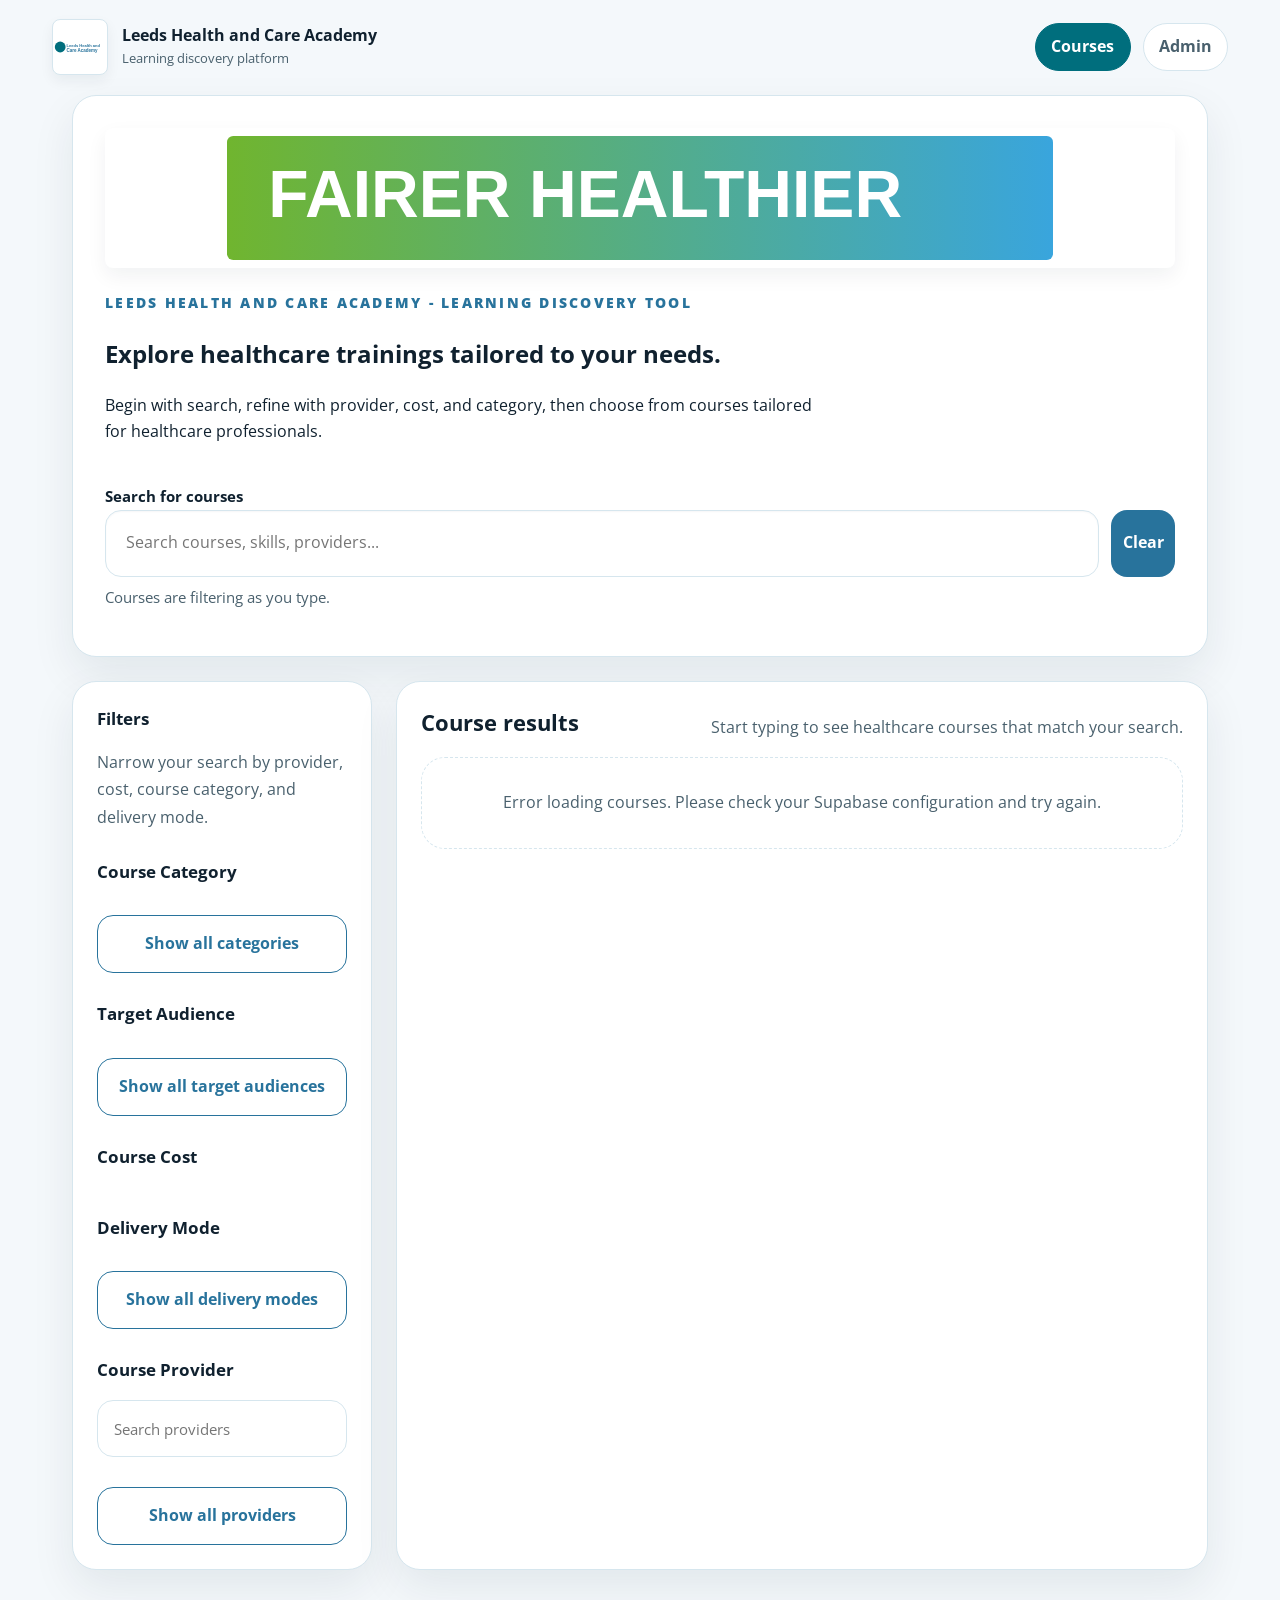
==== index.html @ cbd95e52 "UI: add larger hero banner (use assets/banner.svg)" ====
﻿<!DOCTYPE html>
<html lang="en">
<head>
  <meta charset="UTF-8" />
  <meta name="viewport" content="width=device-width, initial-scale=1.0" />
  <title>Healthcare Course Portal</title>
  <link rel="preconnect" href="https://fonts.googleapis.com" />
  <link rel="preconnect" href="https://fonts.gstatic.com" crossorigin />
  <link href="https://fonts.googleapis.com/css2?family=Open+Sans:wght@400;500;600;700;800&display=swap" rel="stylesheet" />
  <link rel="stylesheet" href="styles.css" />
</head>
<body>
  <header class="site-header">
    <a class="brand" href="index.html" aria-label="Leeds Health and Care Academy home">
      <img src="assets/academy-logo.svg" class="brand-mark" alt="Leeds Health and Care Academy logo" />
      <span class="brand-copy">
        <strong>Leeds Health and Care Academy</strong>
        <small>Learning discovery platform</small>
      </span>
    </a>
    <nav class="site-nav" aria-label="Primary">
      <a href="index.html" class="active">Courses</a>
      <a href="admin.html">Admin</a>
    </nav>
  </header>
  <main class="page-content">
    <section class="hero">
      <img src="assets/banner.svg" class="hero-banner" alt="Leeds Health and Care Academy banner" />
      <div class="hero-copy">
        <p class="eyebrow">Leeds Health and Care Academy - Learning Discovery Tool</p>
        <h1>Explore healthcare trainings tailored to your needs.</h1>
        <p class="hero-description">Begin with search, refine with provider, cost, and category, then choose from courses tailored for healthcare professionals.</p>
      </div>
      <div class="search-panel">
        <label for="searchInput" class="search-label">Search for courses</label>
        <div class="search-field">
          <input id="searchInput" type="search" placeholder="Search courses, skills, providers..." autocomplete="off" />
            <button id="clearSearch" aria-label="Clear search">Clear</button>
        </div>
          <p class="search-hint">Courses are filtering as you type.</p>
      </div>
    </section>
    <section class="portal-grid">
      <aside class="filters-panel">
        <div class="filter-group">
          <h2>Filters</h2>
          <p class="filter-help">Narrow your search by provider, cost, course category, and delivery mode.</p>
        </div>
        <div class="filter-group">
          <h3>Course Category</h3>
          <div id="categoryList" class="provider-list"></div>
          <button id="showMoreCategories" type="button" class="show-more-button">Show all categories</button>
        </div>
        <div class="filter-group">
          <h3>Target Audience</h3>
          <div id="targetAudienceList" class="provider-list"></div>
          <button id="showMoreTargetAudience" type="button" class="show-more-button">Show all target audiences</button>
        </div>
        <div class="filter-group">
          <h3>Course Cost</h3>
          <div id="costList" class="provider-list"></div>
        </div>
        <div class="filter-group">
          <h3>Delivery Mode</h3>
          <div id="deliveryList" class="provider-list"></div>
          <button id="showMoreDelivery" type="button" class="show-more-button">Show all delivery modes</button>
        </div>
        <div class="filter-group">
          <h3>Course Provider</h3>
          <input id="providerSearch" type="search" class="provider-search" placeholder="Search providers" autocomplete="off" />
          <div id="providerList" class="provider-list"></div>
          <button id="showMoreProviders" type="button" class="show-more-button">Show all providers</button>
        </div>
      </aside>
      <section class="results-panel">
        <div class="results-header">
          <h2>Course results</h2>
          <button id="mobileToggleFilters" class="filter-toggle-button" aria-expanded="false">Filters</button>
          <p id="resultSummary">Start typing to see healthcare courses that match your search.</p>
        </div>
        <div id="resultsList" class="results-list"></div>
      </section>
    </section>
  </main>
  <script src="script.js"></script>
</body>
</html>
---- styles.css ----
﻿:root {
  color-scheme: light;
  font-family: "Open Sans", Arial, sans-serif;
  background: #f4f8fb;
  color: #10212f;
  font-size: 16px;
  --background: #f4f8fb;
  --surface: #ffffff;
  --surface-alt: #f7fbfd;
  --border: #d6e6ee;
  --text-primary: #10212f;
  --text-secondary: #49606d;
  --primary-green: #64BA87;
  --primary-light-blue: #39A5DD;
  --primary-blue: #28739C;
  --primary-teal: #006E7D;
  --secondary-lime: #70B52F;
  --secondary-aqua: #009E9B;
  --shadow: 0 18px 44px rgba(16, 33, 47, 0.08);
  --radius-sm: 0.75rem;
  --radius-md: 1rem;
  --radius-lg: 1.5rem;
  --space-1: 0.25rem;
  --space-2: 0.5rem;
  --space-3: 0.75rem;
  --space-4: 1rem;
  --space-5: 1.5rem;
  --space-6: 2rem;
  --transition: 180ms ease;
}

* { box-sizing: border-box; }
html, body { margin: 0; min-height: 100%; }
body {
  background: var(--background);
  color: var(--text-primary);
  line-height: 1.6;
}

a { color: var(--primary-teal); }
a:hover { color: var(--primary-blue); }
button, input, select, textarea { font: inherit; }
button, input, select, textarea, a {
  transition: border-color var(--transition), background-color var(--transition), color var(--transition), box-shadow var(--transition), transform var(--transition);
}
:focus-visible {
  outline: 3px solid var(--primary-light-blue);
  outline-offset: 2px;
}

.site-header {
  display: flex;
  align-items: center;
  justify-content: space-between;
  gap: 1rem;
  width: min(100%, 1240px);
  margin: 0 auto;
  padding: 1.2rem clamp(1rem, 3vw, 2rem) 0;
}
.brand {
  display: inline-flex;
  align-items: center;
  gap: 0.9rem;
  color: var(--text-primary);
  text-decoration: none;
}
.brand-mark {
  display: inline-grid;
  place-items: center;
  width: 2.7rem;
  height: 2.7rem;
  border-radius: 999px;
  background: white; /* change to white for better contrast */
  color: var(--primary-teal);
  font-size: 1.35rem;
  font-weight: 800;
  box-shadow: 0 6px 14px rgba(16, 33, 47, 0.06);
  border: 1px solid var(--border);
}
.brand-copy { display: grid; gap: 0.15rem; }
.brand-copy strong { font-size: 1rem; line-height: 1.2; }
.brand-copy small { color: var(--text-secondary); font-size: 0.8rem; }
.site-nav { display: flex; gap: 0.75rem; flex-wrap: wrap; }
.site-nav a {
  padding: 0.65rem 0.95rem;
  border-radius: 999px;
  border: 1px solid var(--border);
  background: var(--surface);
  color: var(--text-secondary);
  text-decoration: none;
  font-weight: 700;
}
.site-nav a.active, .site-nav a:hover {
  background: var(--primary-teal);
  color: white;
  border-color: var(--primary-teal);
}

.page-content {
  width: min(100%, 1200px);
  margin: 0 auto;
  padding: 1.25rem clamp(1rem, 3vw, 2rem) 2rem;
}
.hero {
  display: grid;
  gap: 1.5rem;
  padding: 2rem;
  border-radius: var(--radius-lg);
  background: var(--surface);
  box-shadow: var(--shadow);
  border: 1px solid var(--border);
}
.hero-banner {
  width: 100%;
  max-height: 140px;
  object-fit: contain;
  border-radius: 8px;
  background: white;
  padding: 0.5rem;
  box-shadow: 0 8px 20px rgba(16,33,47,0.06);
}
.hero-copy { max-width: 720px; }
.eyebrow {
  margin: 0 0 0.75rem;
  font-size: 0.88rem;
  font-weight: 800;
  letter-spacing: 0.16em;
  text-transform: uppercase;
  color: var(--primary-blue);
}

.brand-mark { width: 56px; height: 56px; border-radius: 8px; display:block; background: white; border: 1px solid var(--border); }
.brand-mark img, .brand-mark svg { width: 100%; height: auto; display: block; }
.search-label {
  font-size: 0.95rem;
  font-weight: 700;
  color: var(--text-primary);
}
.search-field { display: grid; grid-template-columns: 1fr 4rem; gap: 0.75rem; }
.search-field input {
  width: 100%;
  min-height: 4.2rem;
  border-radius: var(--radius-md);
  border: 1px solid var(--border);
  padding: 0 1.25rem;
  font-size: 1rem;
  background: var(--surface);
  color: var(--text-primary);
  box-shadow: inset 0 1px 2px rgba(16, 33, 47, 0.04);
}
.search-field input:focus {
  border-color: var(--primary-blue);
  box-shadow: 0 0 0 4px rgba(40, 115, 156, 0.12);
}
/* Clear button uses textual label now and a calmer blue tone */
#clearSearch {
  width: 100%;
  min-height: 4.2rem;
  border: none;
  background: var(--primary-blue);
  color: white;
  border-radius: var(--radius-md);
  font-size: 1rem;
  font-weight: 700;
  cursor: pointer;
}
#clearSearch:hover { transform: translateY(-1px); background: var(--primary-teal); }

.search-hint { margin-top: 0.5rem; color: var(--text-secondary); font-size: 0.95rem; }
.provider-search {
  width: 100%;
  min-height: 3.6rem;
  padding: 0 1rem;
  margin-bottom: 1rem;
  border-radius: var(--radius-md);
  border: 1px solid var(--border);
  background: var(--surface);
  font-size: 0.95rem;
  color: var(--text-primary);
}
.provider-list {
  display: grid;
  gap: 0.75rem;
  padding-right: 0.5rem;
}

.provider-list.scrollable-full {
  max-height: 240px;
  overflow-y: auto;
}
.provider-list label {
  display: flex;
  align-items: center;
  gap: 0.75rem;
  padding: 0.8rem 0.95rem;
  border-radius: var(--radius-md);
  background: var(--surface-alt);
  border: 1px solid var(--border);
  color: var(--text-primary);
  cursor: pointer;
}
.show-more-button {
  width: 100%;
  margin-top: 0.85rem;
  padding: 0.95rem 1rem;
  border-radius: var(--radius-md);
  border: 1px solid var(--primary-blue);
  background: var(--surface);
  color: var(--primary-blue);
  font-weight: 700;
  cursor: pointer;
}
.show-more-button:hover { background: var(--surface-alt); transform: translateY(-1px); }
.portal-grid {
  display: grid;
  grid-template-columns: 300px 1fr;
  gap: 1.5rem;
  margin-top: 1.5rem;
}
.filter-toggle-button { display: none; margin-bottom: 0.75rem; padding: 0.6rem 0.9rem; border-radius: var(--radius-md); border: 1px solid var(--primary-blue); background: var(--surface); color: var(--primary-blue); font-weight:700; cursor:pointer; }
.filters-panel, .results-panel {
  background: var(--surface);
  border-radius: var(--radius-lg);
  padding: 1.5rem;
  box-shadow: var(--shadow);
  border: 1px solid var(--border);
}
.filter-group + .filter-group { margin-top: 1.75rem; }
.filter-group h2, .filter-group h3 {
  margin: 0 0 1rem;
  font-size: 1.05rem;
  color: var(--text-primary);
}

/* Toggle button inside filter headings */
.filter-toggle {
  display: flex;
  align-items: center;
  justify-content: space-between;
  gap: 0.5rem;
  width: 100%;
  background: none;
  border: none;
  padding: 0;
  font: inherit;
  text-align: left;
  cursor: pointer;
  color: var(--text-primary);
}
.filter-toggle:focus { outline: none; }
.filter-toggle .filter-title { font-weight: 700; }
.filter-toggle .chev {
  display: inline-block;
  transition: transform 200ms var(--transition);
  font-size: 1rem;
  color: var(--text-secondary);
}
.filter-group:not(.collapsed) .filter-toggle .chev {
  transform: rotate(180deg);
}

/* Animate show/hide of the group body */
.filter-group > *:not(h3) {
  transition: max-height 260ms ease, opacity 200ms ease, margin 200ms ease, padding 200ms ease;
  max-height: 999px;
  opacity: 1;
  overflow: hidden;
}
.filter-group.collapsed > *:not(h3) {
  max-height: 0;
  opacity: 0;
  margin: 0;
  padding: 0;
}
.filter-help { margin: 0; color: var(--text-secondary); line-height: 1.7; }
.filters-panel label, .filters-panel input { display: block; }
.filters-panel label {
  margin-bottom: 0.85rem;
  cursor: pointer;
  font-size: 0.95rem;
  color: var(--text-secondary);
}
.filter-select-all {
  display: flex !important;
  align-items: center;
  gap: 0.75rem;
  padding: 0.8rem 0.95rem;
  margin-bottom: 0.85rem;
  border-radius: var(--radius-md);
  background: var(--surface-alt);
  border: 1px solid var(--primary-blue);
  font-weight: 700;
  color: var(--primary-blue);
}
.select-all-checkbox { margin-right: 0 !important; cursor: pointer; accent-color: var(--primary-blue); }
.filters-panel input:not(.select-all-checkbox) { margin-right: 0.75rem; accent-color: var(--primary-blue); cursor: pointer; }
.provider-list label:not(.filter-select-all) {
  display: flex;
  align-items: center;
  gap: 0.75rem;
  padding: 0.8rem 0.95rem;
  border-radius: var(--radius-md);
  background: var(--surface-alt);
  border: 1px solid var(--border);
  color: var(--text-primary);
  cursor: pointer;
  font-size: 0.95rem;
  margin-bottom: 0.5rem;
}
.provider-list label input[type="checkbox"] { margin: 0 !important; cursor: pointer; }
.results-header {
  display: flex;
  flex-wrap: wrap;
  justify-content: space-between;
  gap: 1rem;
  align-items: flex-end;
  margin-bottom: 1rem;
}
.results-header h2 { margin: 0; font-size: 1.35rem; color: var(--text-primary); }
#resultSummary { margin: 0; color: var(--text-secondary); line-height: 1.6; }
.results-list { display: grid; gap: 1.25rem; }
.course-card {
  display: grid;
  grid-template-columns: 160px 1fr;
  gap: 1.25rem;
  padding: 1.4rem;
  border-radius: var(--radius-lg);
  border: 1px solid var(--border);
  background: var(--surface);
  box-shadow: var(--shadow);
}
.course-image {
  width: 100%;
  height: 160px;
  object-fit: cover;
  border-radius: var(--radius-md);
  background: var(--surface-alt);
}
.course-card h3 {
  margin: 0 0 0.5rem;
  font-size: 1.2rem;
  line-height: 1.3;
  color: var(--text-primary);
}
.course-meta {
  display: flex;
  flex-wrap: wrap;
  gap: 0.75rem;
  color: var(--text-secondary);
  font-size: 0.92rem;
  margin-bottom: 0.85rem;
}
.course-description { margin: 0; color: var(--text-secondary); line-height: 1.75; }
.course-card-image-container { min-width: 160px; }
.course-link { display: inline-flex; margin-top: 1rem; font-weight: 700; color: var(--primary-teal); text-decoration: none; }
.course-link:hover { color: var(--primary-blue); text-decoration: underline; }
.course-meta-small { margin-top: 0.75rem; color: var(--text-secondary); font-size: 0.92rem; }
.course-tags { display: flex; flex-wrap: wrap; gap: 0.5rem; margin-top: 1rem; }
.course-tag {
  display: inline-flex;
  padding: 0.45rem 0.8rem;
  border-radius: 999px;
  background: var(--surface-alt);
  color: var(--primary-blue);
  border: 1px solid var(--border);
  font-size: 0.8rem;
  font-weight: 700;
}
.empty-state {
  padding: 2rem;
  text-align: center;
  color: var(--text-secondary);
  border: 1px dashed var(--border);
  border-radius: var(--radius-lg);
  font-size: 1rem;
}
.show-more-courses-button {
  width: 100%;
  margin-top: 1.5rem;
  padding: 1.1rem 1.5rem;
  border-radius: var(--radius-md);
  border: 1px solid var(--primary-blue);
  background: var(--surface-alt);
  color: var(--primary-blue);
  font-weight: 700;
  font-size: 1rem;
  cursor: pointer;
}
.show-more-courses-button:hover { background: var(--surface); transform: translateY(-2px); }
@media (max-width: 938px) { .portal-grid { grid-template-columns: 1fr; } .course-card { grid-template-columns: 1fr; } }
@media (max-width: 640px) { .site-header { flex-direction: column; align-items: flex-start; } .hero { padding: 1.5rem; } .search-field { grid-template-columns: 1fr; } #clearSearch { width: 100%; } }

/* Mobile filter toggle behavior */
@media (max-width: 938px) {
  .filter-toggle-button { display: inline-flex; }
  .filters-panel { display: none; }
  .filters-open .filters-panel { display: block; }
  .filters-panel { margin-bottom: 1rem; }
}
/* Collapsed filter group styles */
.filter-group.collapsed .provider-list,
.filter-group.collapsed .provider-search,
.filter-group.collapsed .show-more-button,
.filter-group.collapsed .filter-select-all {
  display: none !important;
}
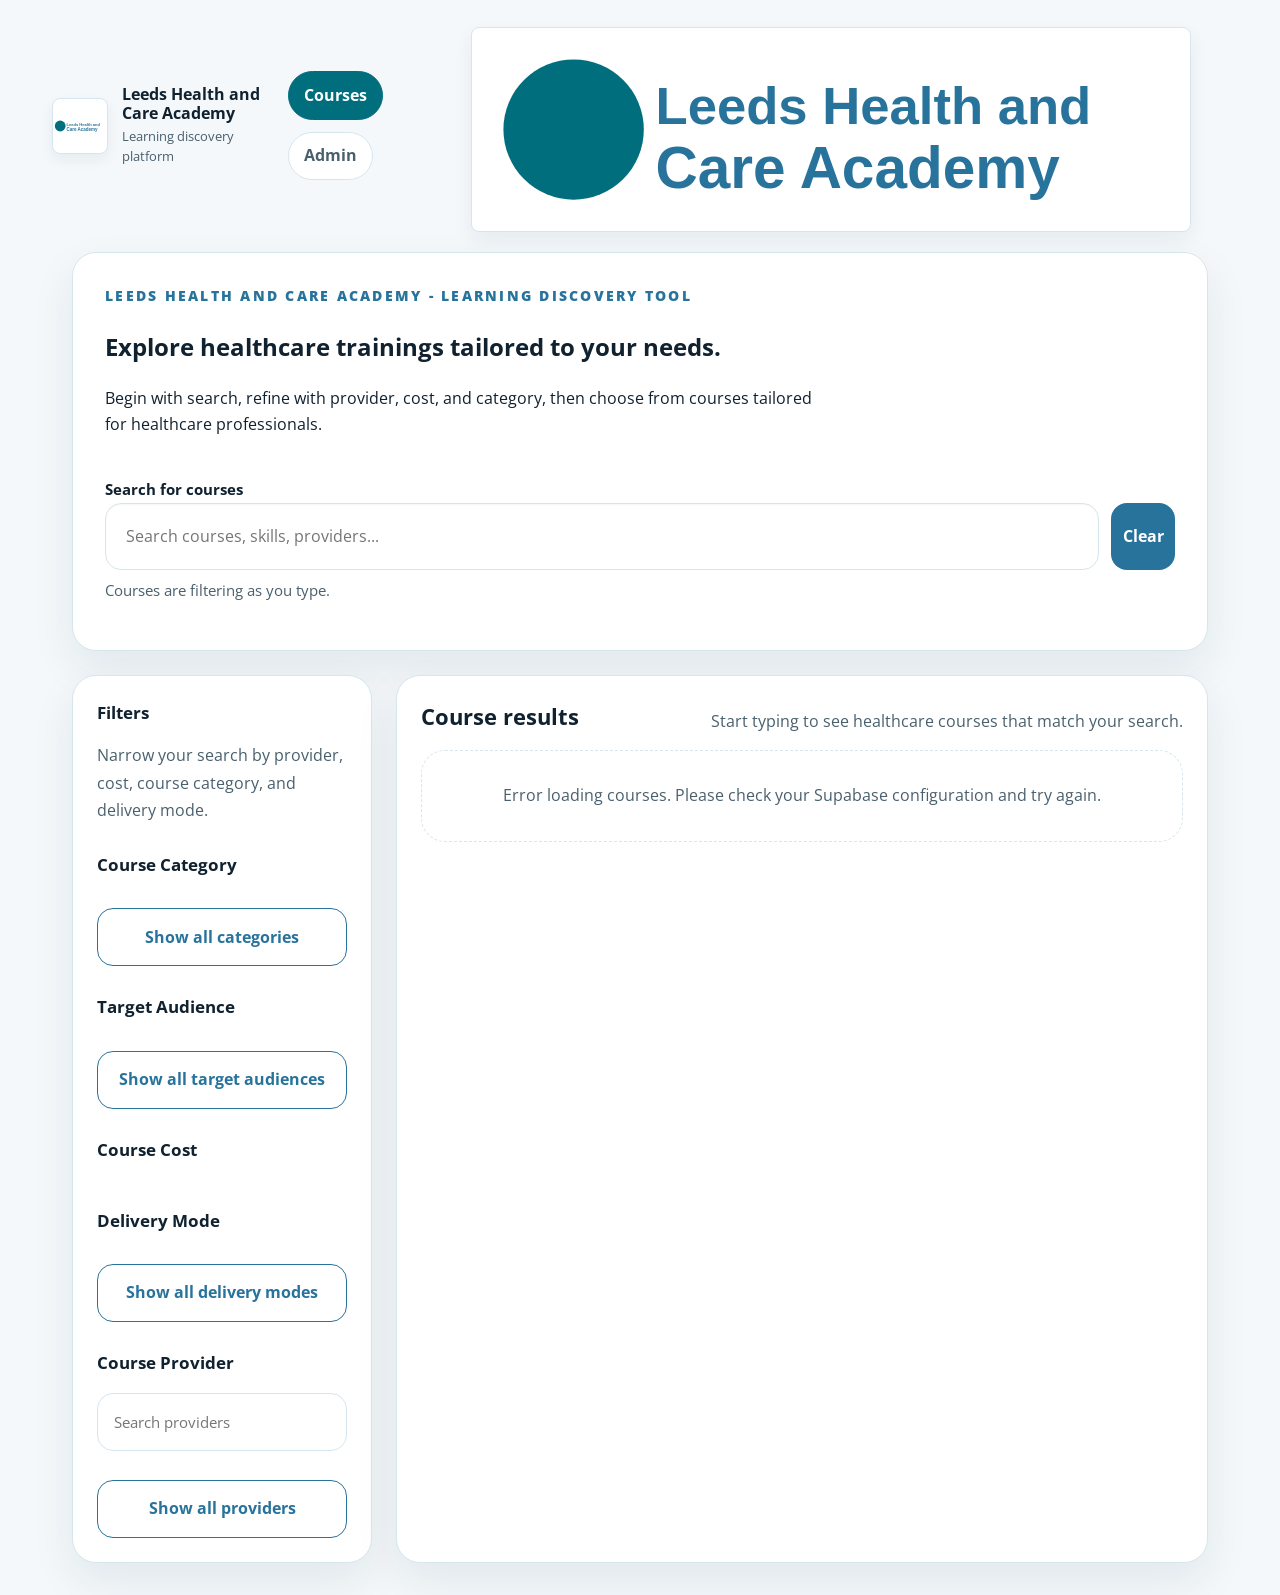
==== commit 5541a720: "UI: move masthead into header using scaled academy logo; remove hero banner" ====
--- a/index.html
+++ b/index.html
@@ -22,10 +22,12 @@
       <a href="index.html" class="active">Courses</a>
       <a href="admin.html">Admin</a>
     </nav>
+    <div class="masthead">
+      <img src="assets/academy-logo.svg" class="masthead-banner" alt="Leeds Health and Care Academy masthead" />
+    </div>
   </header>
   <main class="page-content">
     <section class="hero">
-      <img src="assets/banner.svg" class="hero-banner" alt="Leeds Health and Care Academy banner" />
       <div class="hero-copy">
         <p class="eyebrow">Leeds Health and Care Academy - Learning Discovery Tool</p>
         <h1>Explore healthcare trainings tailored to your needs.</h1>
--- a/styles.css
+++ b/styles.css
@@ -110,15 +110,8 @@
   box-shadow: var(--shadow);
   border: 1px solid var(--border);
 }
-.hero-banner {
-  width: 100%;
-  max-height: 140px;
-  object-fit: contain;
-  border-radius: 8px;
-  background: white;
-  padding: 0.5rem;
-  box-shadow: 0 8px 20px rgba(16,33,47,0.06);
-}
+.masthead { width: 100%; display: flex; justify-content: center; padding-top: 0.5rem; }
+.masthead-banner { width: 100%; max-width: 720px; height: auto; object-fit: contain; background: white; padding: 0.5rem; border-radius: 8px; box-shadow: 0 8px 20px rgba(16,33,47,0.06); border: 1px solid var(--border); }
 .hero-copy { max-width: 720px; }
 .eyebrow {
   margin: 0 0 0.75rem;
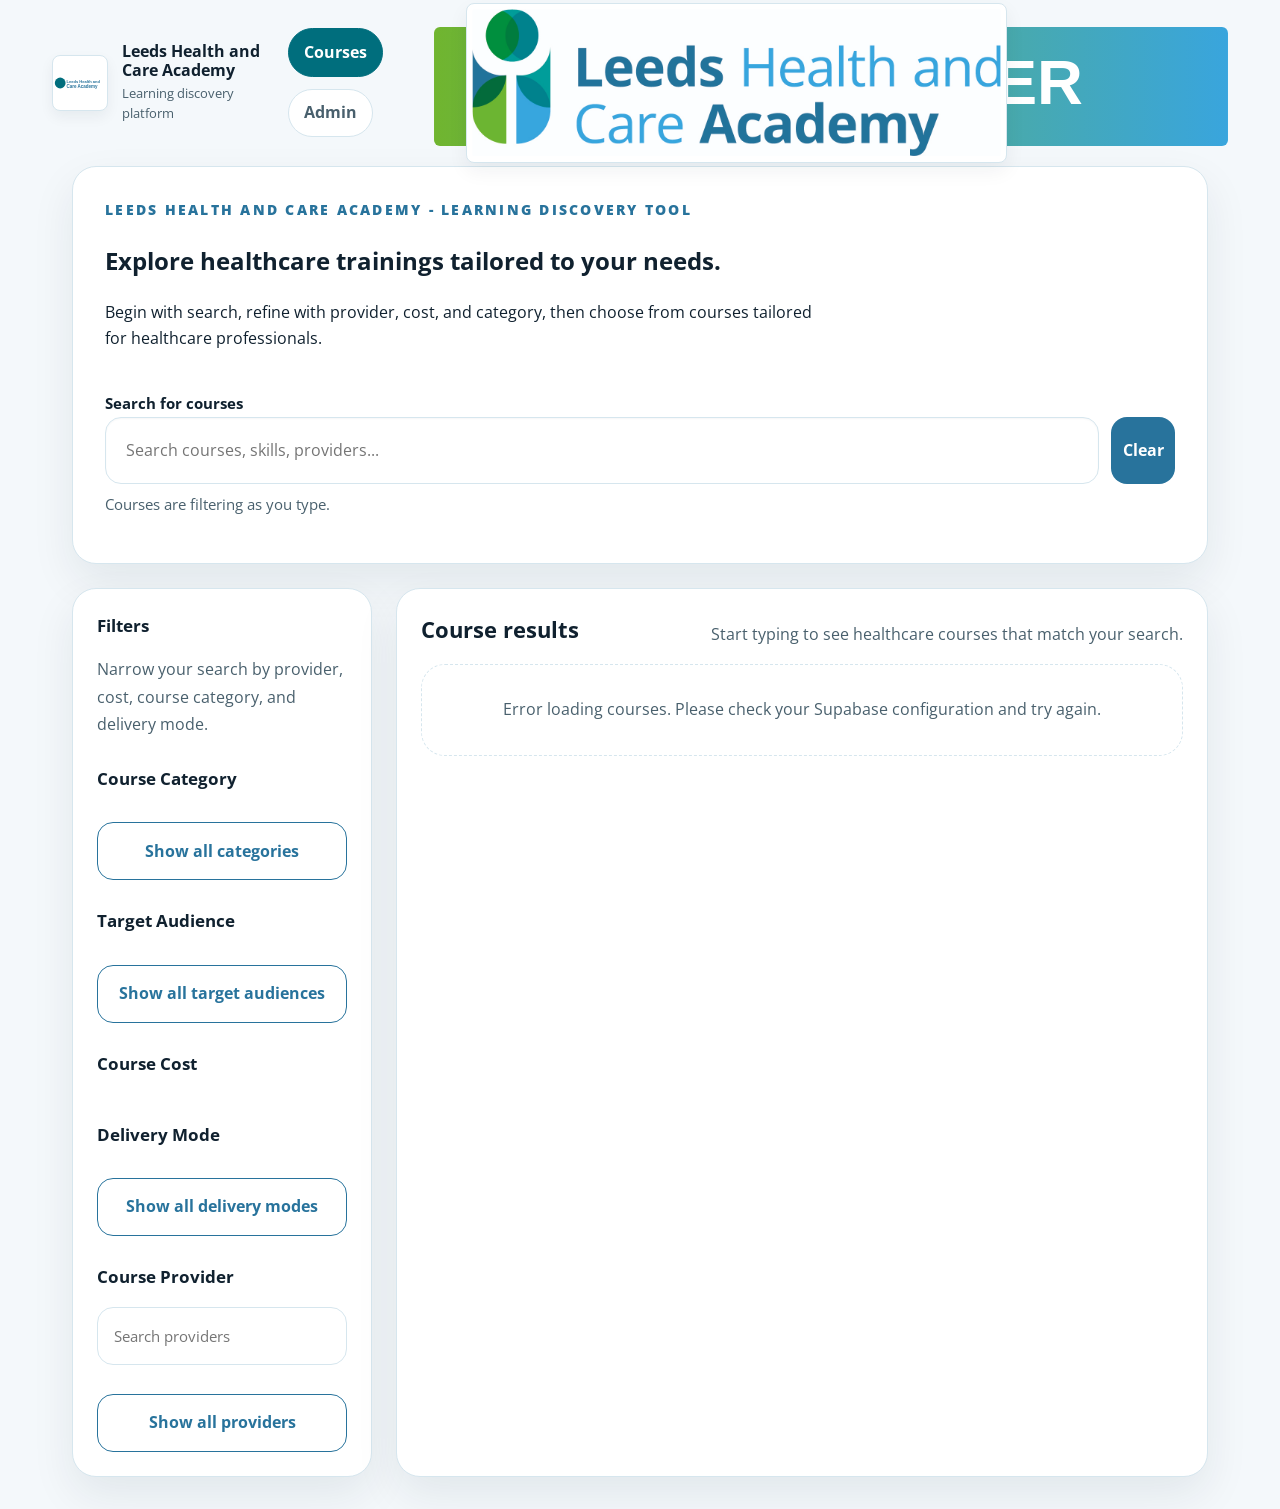
==== commit 58efb064: "UI: use large LHCA logo and banner in masthead; responsive positioning" ====
--- a/index.html
+++ b/index.html
@@ -23,7 +23,8 @@
       <a href="admin.html">Admin</a>
     </nav>
     <div class="masthead">
-      <img src="assets/academy-logo.svg" class="masthead-banner" alt="Leeds Health and Care Academy masthead" />
+      <img src="assets/banner.svg" class="masthead-banner" alt="Leeds Health and Care Academy banner" />
+      <img src="assets/LHCA-LOGO-LARGE.jpg" class="masthead-logo" alt="Leeds Health and Care Academy large logo" />
     </div>
   </header>
   <main class="page-content">
--- a/styles.css
+++ b/styles.css
@@ -110,8 +110,14 @@
   box-shadow: var(--shadow);
   border: 1px solid var(--border);
 }
-.masthead { width: 100%; display: flex; justify-content: center; padding-top: 0.5rem; }
-.masthead-banner { width: 100%; max-width: 720px; height: auto; object-fit: contain; background: white; padding: 0.5rem; border-radius: 8px; box-shadow: 0 8px 20px rgba(16,33,47,0.06); border: 1px solid var(--border); }
+.masthead { width: 100%; display: block; padding-top: 0.5rem; position: relative; }
+.masthead-banner { width: 100%; height: auto; object-fit: cover; display: block; }
+.masthead-logo { position: absolute; left: 2rem; top: 50%; transform: translateY(-50%); max-height: 160px; height: auto; width: auto; border-radius: 8px; box-shadow: 0 8px 20px rgba(16,33,47,0.06); border: 1px solid var(--border); background: white; padding: 0.35rem; }
+
+@media (max-width: 938px) {
+  .masthead-logo { left: 50%; transform: translate(-50%, -50%); max-height: 110px; }
+  .masthead-banner { max-height: 160px; object-fit: contain; }
+}
 .hero-copy { max-width: 720px; }
 .eyebrow {
   margin: 0 0 0.75rem;
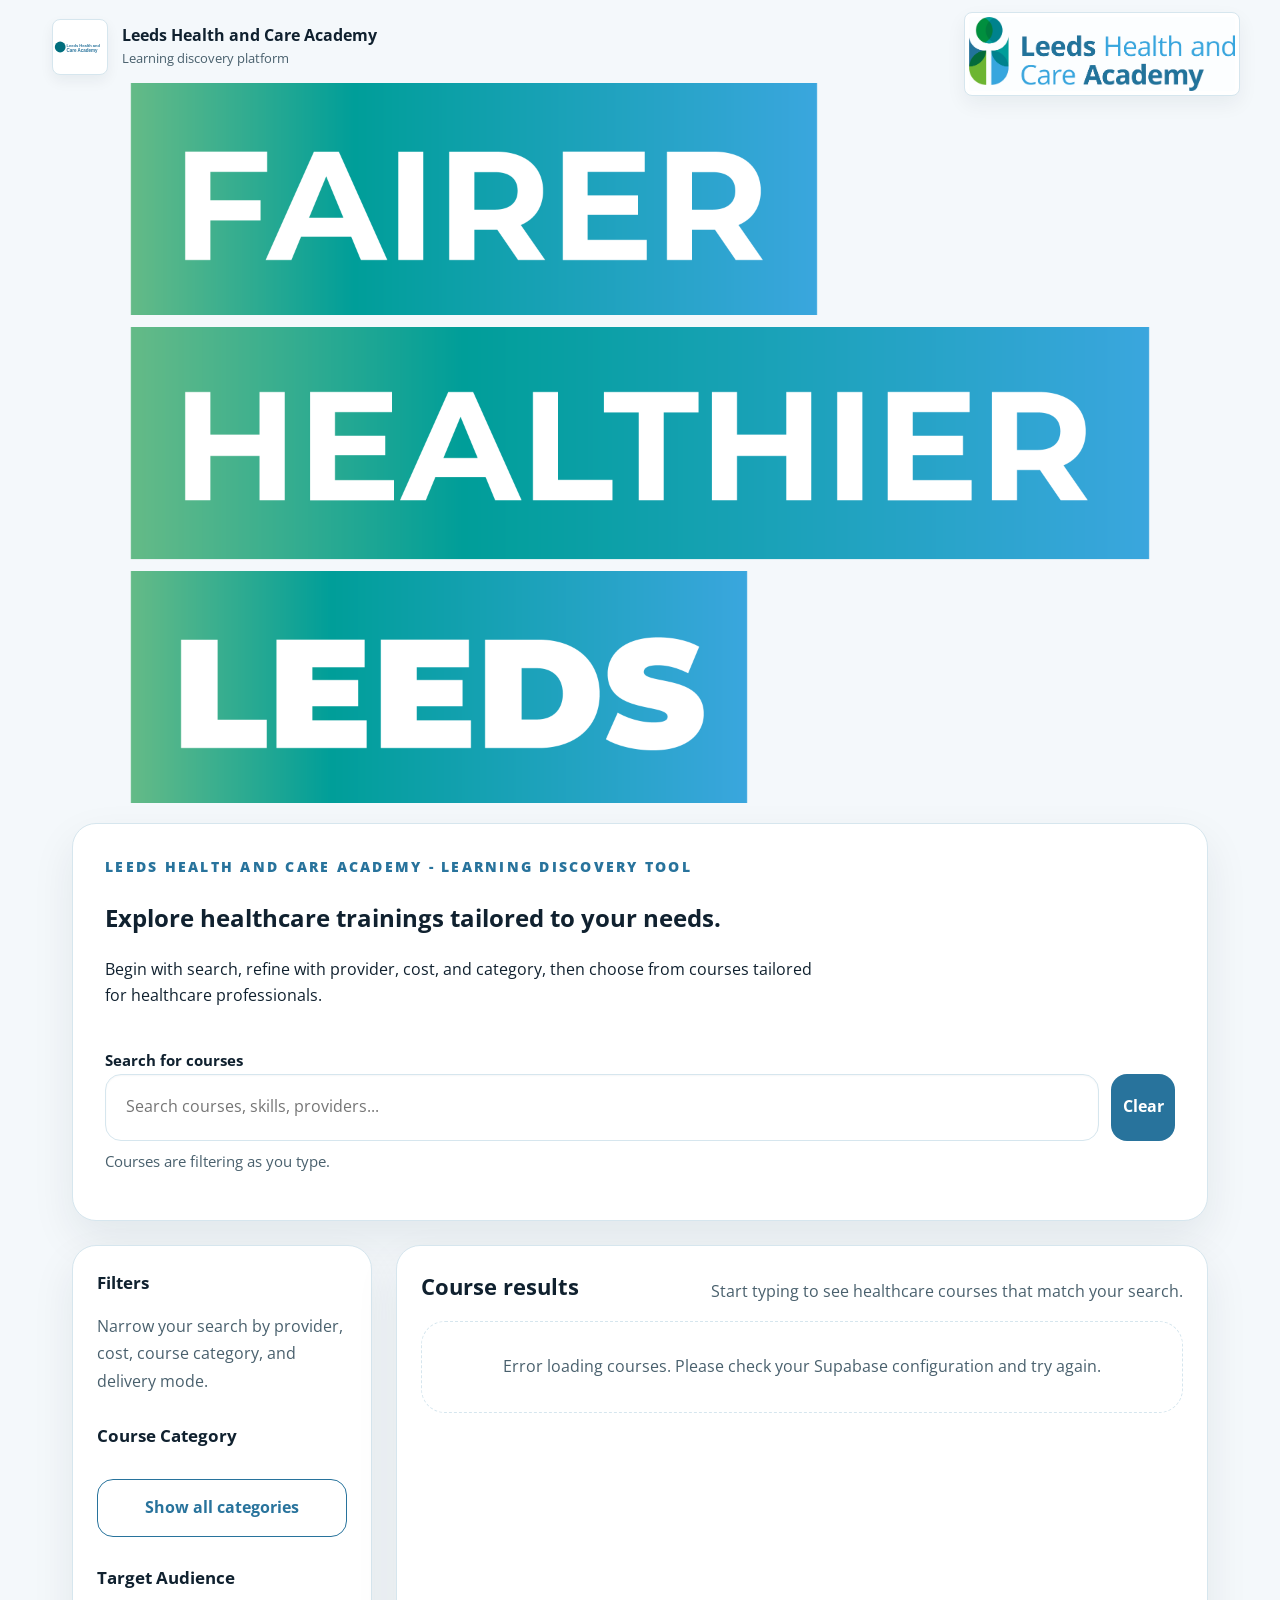
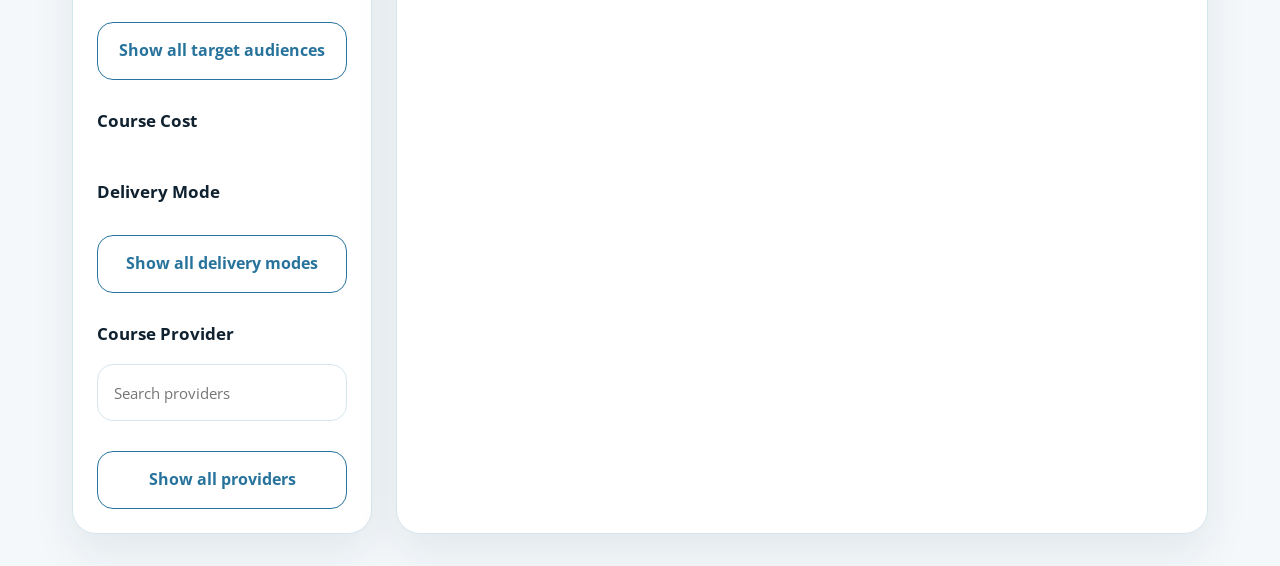
==== commit dec84819: "UI: place large LHCA logo top-right in header and use FHL banner below" ====
--- a/index.html
+++ b/index.html
@@ -22,11 +22,11 @@
       <a href="index.html" class="active">Courses</a>
       <a href="admin.html">Admin</a>
     </nav>
-    <div class="masthead">
-      <img src="assets/banner.svg" class="masthead-banner" alt="Leeds Health and Care Academy banner" />
-      <img src="assets/LHCA-LOGO-LARGE.jpg" class="masthead-logo" alt="Leeds Health and Care Academy large logo" />
-    </div>
+    <img src="assets/LHCA-LOGO-LARGE.jpg" class="top-logo" alt="Leeds Health and Care Academy large logo" />
   </header>
+  <div class="masthead">
+    <img src="assets/FHL-Logo-1920x1080@2x.png" class="masthead-banner" alt="Fairer Healthier Leeds banner" />
+  </div>
   <main class="page-content">
     <section class="hero">
       <div class="hero-copy">
--- a/styles.css
+++ b/styles.css
@@ -57,6 +57,8 @@
   margin: 0 auto;
   padding: 1.2rem clamp(1rem, 3vw, 2rem) 0;
 }
+/* allow absolutely-positioned top logo */
+.site-header { position: relative; }
 .brand {
   display: inline-flex;
   align-items: center;
@@ -110,12 +112,14 @@
   box-shadow: var(--shadow);
   border: 1px solid var(--border);
 }
-.masthead { width: 100%; display: block; padding-top: 0.5rem; position: relative; }
+.masthead { width: 100%; display: block; padding-top: 0.5rem; }
 .masthead-banner { width: 100%; height: auto; object-fit: cover; display: block; }
-.masthead-logo { position: absolute; left: 2rem; top: 50%; transform: translateY(-50%); max-height: 160px; height: auto; width: auto; border-radius: 8px; box-shadow: 0 8px 20px rgba(16,33,47,0.06); border: 1px solid var(--border); background: white; padding: 0.35rem; }
+
+/* Large logo positioned top-right in header */
+.top-logo { position: absolute; right: 1.25rem; top: 0.75rem; max-height: 84px; width: auto; background: white; padding: 0.25rem; border-radius: 8px; box-shadow: 0 8px 20px rgba(16,33,47,0.06); border: 1px solid var(--border); }
 
 @media (max-width: 938px) {
-  .masthead-logo { left: 50%; transform: translate(-50%, -50%); max-height: 110px; }
+  .top-logo { right: 1rem; top: 0.5rem; max-height: 56px; }
   .masthead-banner { max-height: 160px; object-fit: contain; }
 }
 .hero-copy { max-width: 720px; }
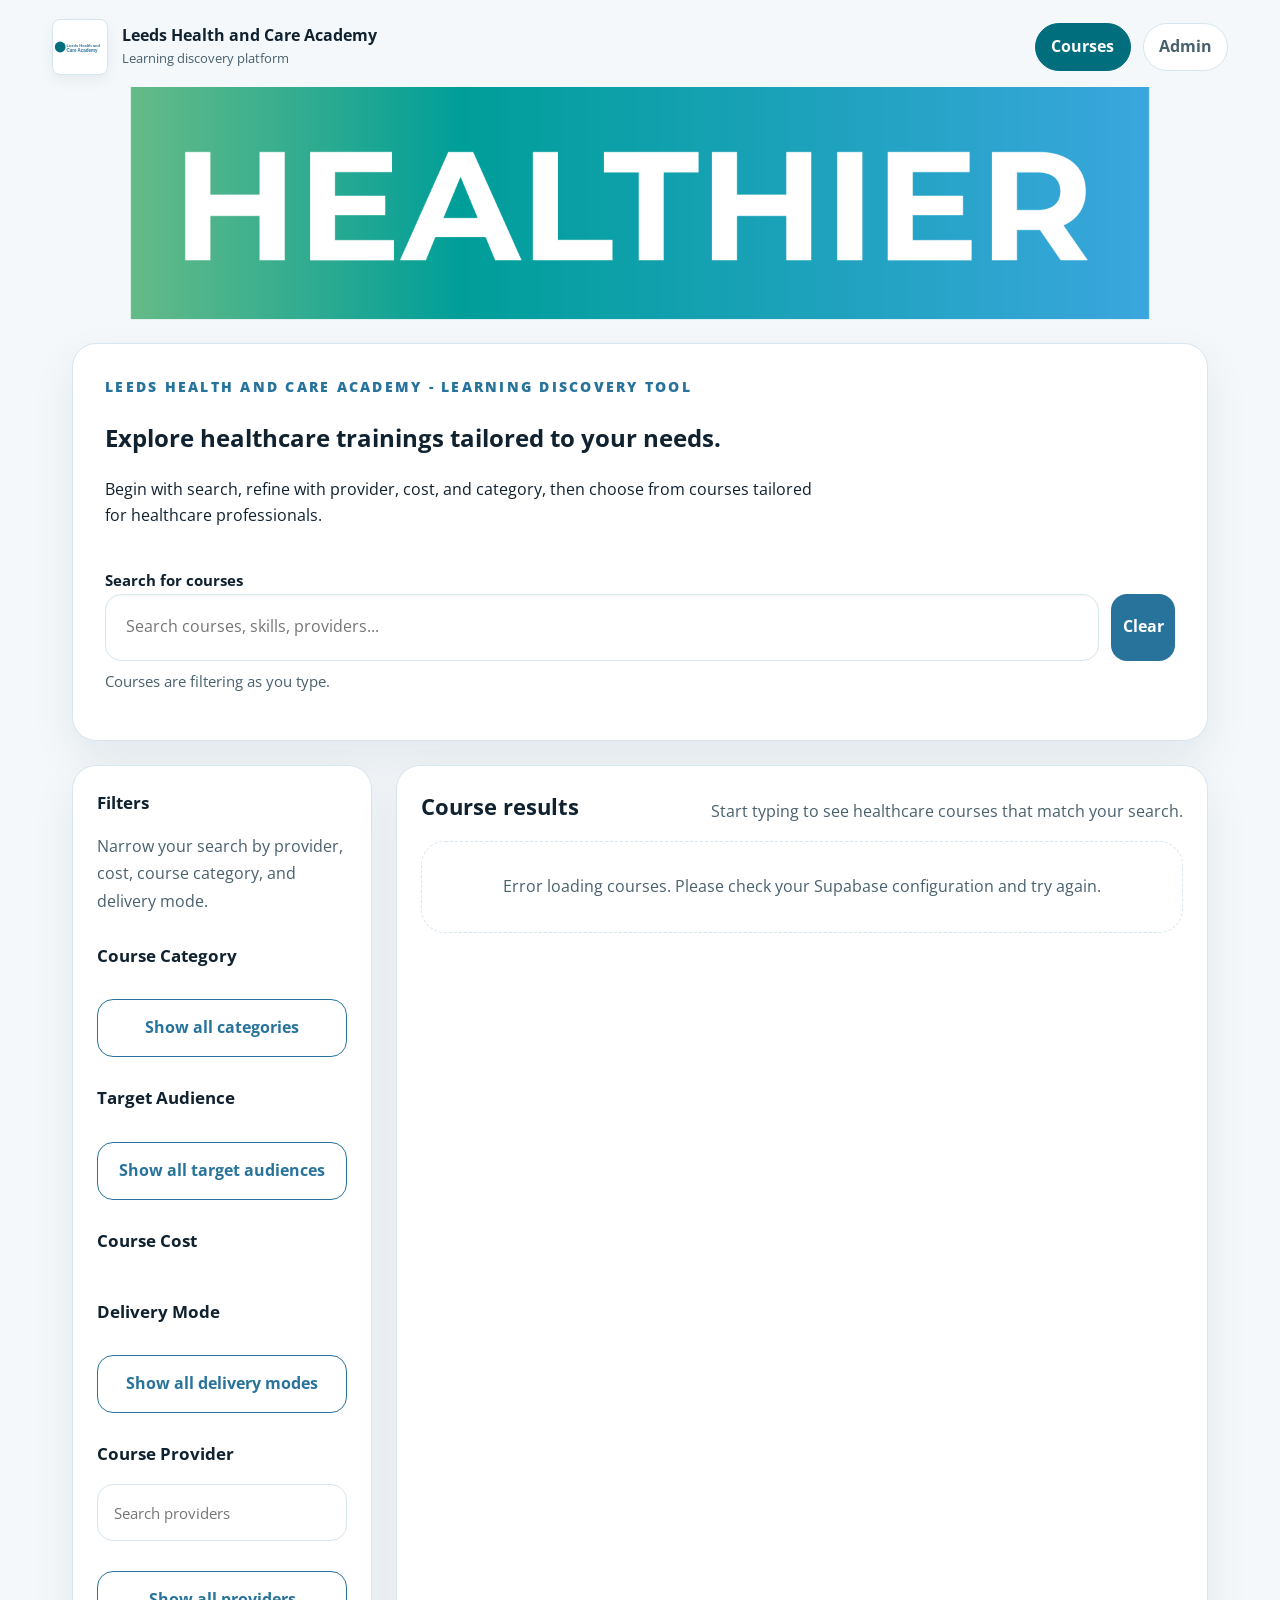
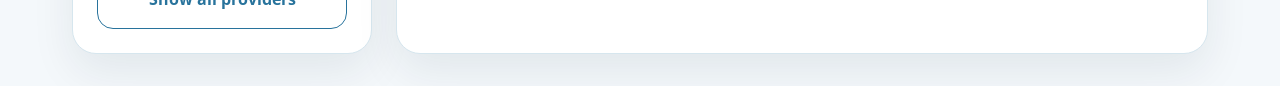
==== commit 90039710: "UI: remove top-right logo; show only banner masthead" ====
--- a/index.html
+++ b/index.html
@@ -22,11 +22,11 @@
       <a href="index.html" class="active">Courses</a>
       <a href="admin.html">Admin</a>
     </nav>
-    <img src="assets/LHCA-LOGO-LARGE.jpg" class="top-logo" alt="Leeds Health and Care Academy large logo" />
   </header>
   <div class="masthead">
     <img src="assets/FHL-Logo-1920x1080@2x.png" class="masthead-banner" alt="Fairer Healthier Leeds banner" />
   </div>
+  
   <main class="page-content">
     <section class="hero">
       <div class="hero-copy">
--- a/styles.css
+++ b/styles.css
@@ -116,10 +116,9 @@
 .masthead-banner { width: 100%; height: auto; object-fit: cover; display: block; }
 
 /* Large logo positioned top-right in header */
-.top-logo { position: absolute; right: 1.25rem; top: 0.75rem; max-height: 84px; width: auto; background: white; padding: 0.25rem; border-radius: 8px; box-shadow: 0 8px 20px rgba(16,33,47,0.06); border: 1px solid var(--border); }
+.masthead-banner { max-height: 240px; object-fit: cover; }
 
 @media (max-width: 938px) {
-  .top-logo { right: 1rem; top: 0.5rem; max-height: 56px; }
   .masthead-banner { max-height: 160px; object-fit: contain; }
 }
 .hero-copy { max-width: 720px; }
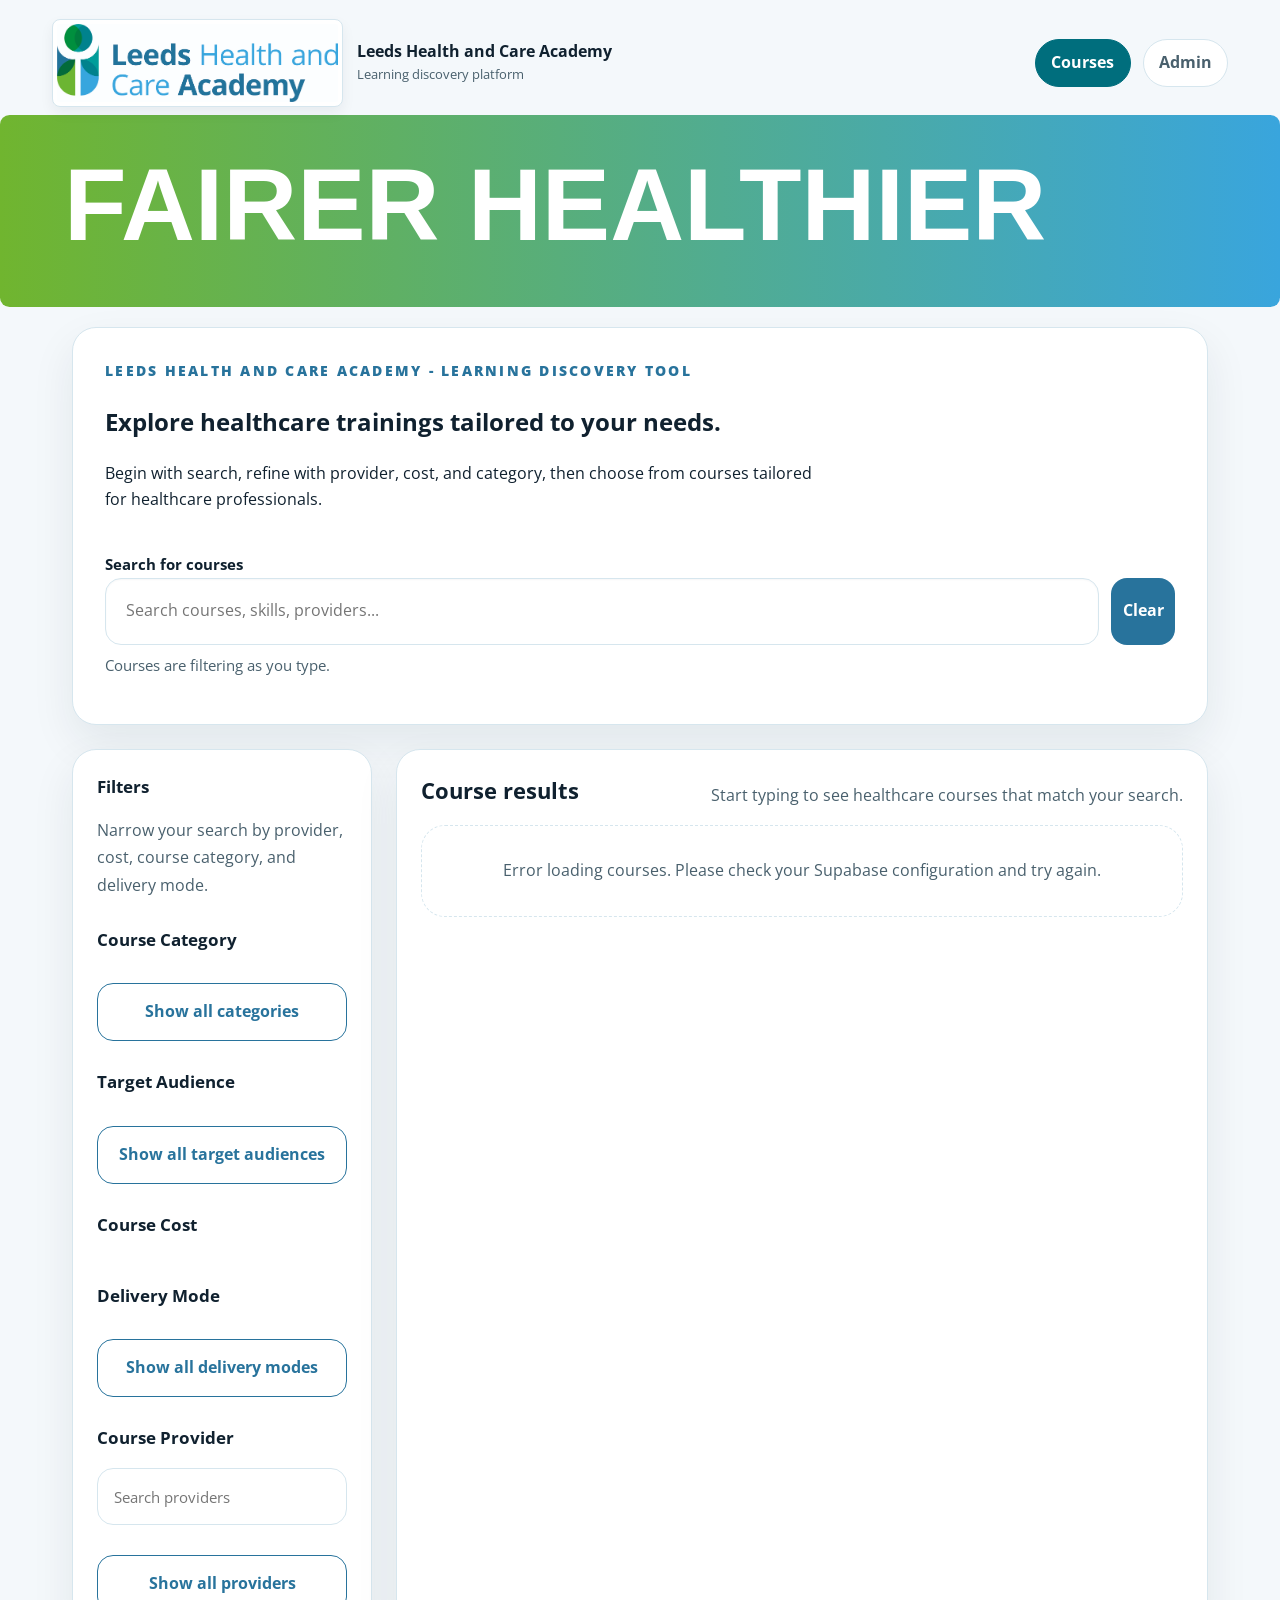
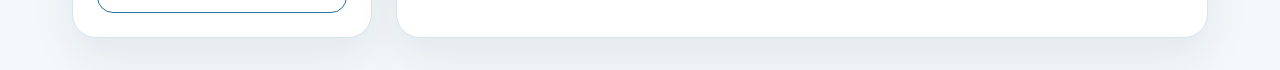
==== commit 45050c9f: "UI: use LHCA large logo top-left and banner.svg as masthead; adjust logo sizing" ====
--- a/index.html
+++ b/index.html
@@ -12,7 +12,7 @@
 <body>
   <header class="site-header">
     <a class="brand" href="index.html" aria-label="Leeds Health and Care Academy home">
-      <img src="assets/academy-logo.svg" class="brand-mark" alt="Leeds Health and Care Academy logo" />
+      <img src="assets/LHCA-LOGO-LARGE.jpg" class="brand-mark" alt="Leeds Health and Care Academy logo" />
       <span class="brand-copy">
         <strong>Leeds Health and Care Academy</strong>
         <small>Learning discovery platform</small>
@@ -24,7 +24,7 @@
     </nav>
   </header>
   <div class="masthead">
-    <img src="assets/FHL-Logo-1920x1080@2x.png" class="masthead-banner" alt="Fairer Healthier Leeds banner" />
+    <img src="assets/banner.svg" class="masthead-banner" alt="Leeds Health and Care Academy banner" />
   </div>
   
   <main class="page-content">
--- a/styles.css
+++ b/styles.css
@@ -67,17 +67,16 @@
   text-decoration: none;
 }
 .brand-mark {
-  display: inline-grid;
-  place-items: center;
-  width: 2.7rem;
-  height: 2.7rem;
-  border-radius: 999px;
-  background: white; /* change to white for better contrast */
-  color: var(--primary-teal);
-  font-size: 1.35rem;
-  font-weight: 800;
-  box-shadow: 0 6px 14px rgba(16, 33, 47, 0.06);
-  border: 1px solid var(--border);
+  display: inline-block;
+  width: auto;
+  height: 88px;
+  max-height: 96px;
+  border-radius: 8px;
+  background: white;
+  padding: 0.25rem;
+  box-shadow: 0 6px 14px rgba(16,33,47,0.06);
+  border: 1px solid var(--border);
+  object-fit: contain;
 }
 .brand-copy { display: grid; gap: 0.15rem; }
 .brand-copy strong { font-size: 1rem; line-height: 1.2; }
@@ -131,7 +130,6 @@
   color: var(--primary-blue);
 }
 
-.brand-mark { width: 56px; height: 56px; border-radius: 8px; display:block; background: white; border: 1px solid var(--border); }
 .brand-mark img, .brand-mark svg { width: 100%; height: auto; display: block; }
 .search-label {
   font-size: 0.95rem;
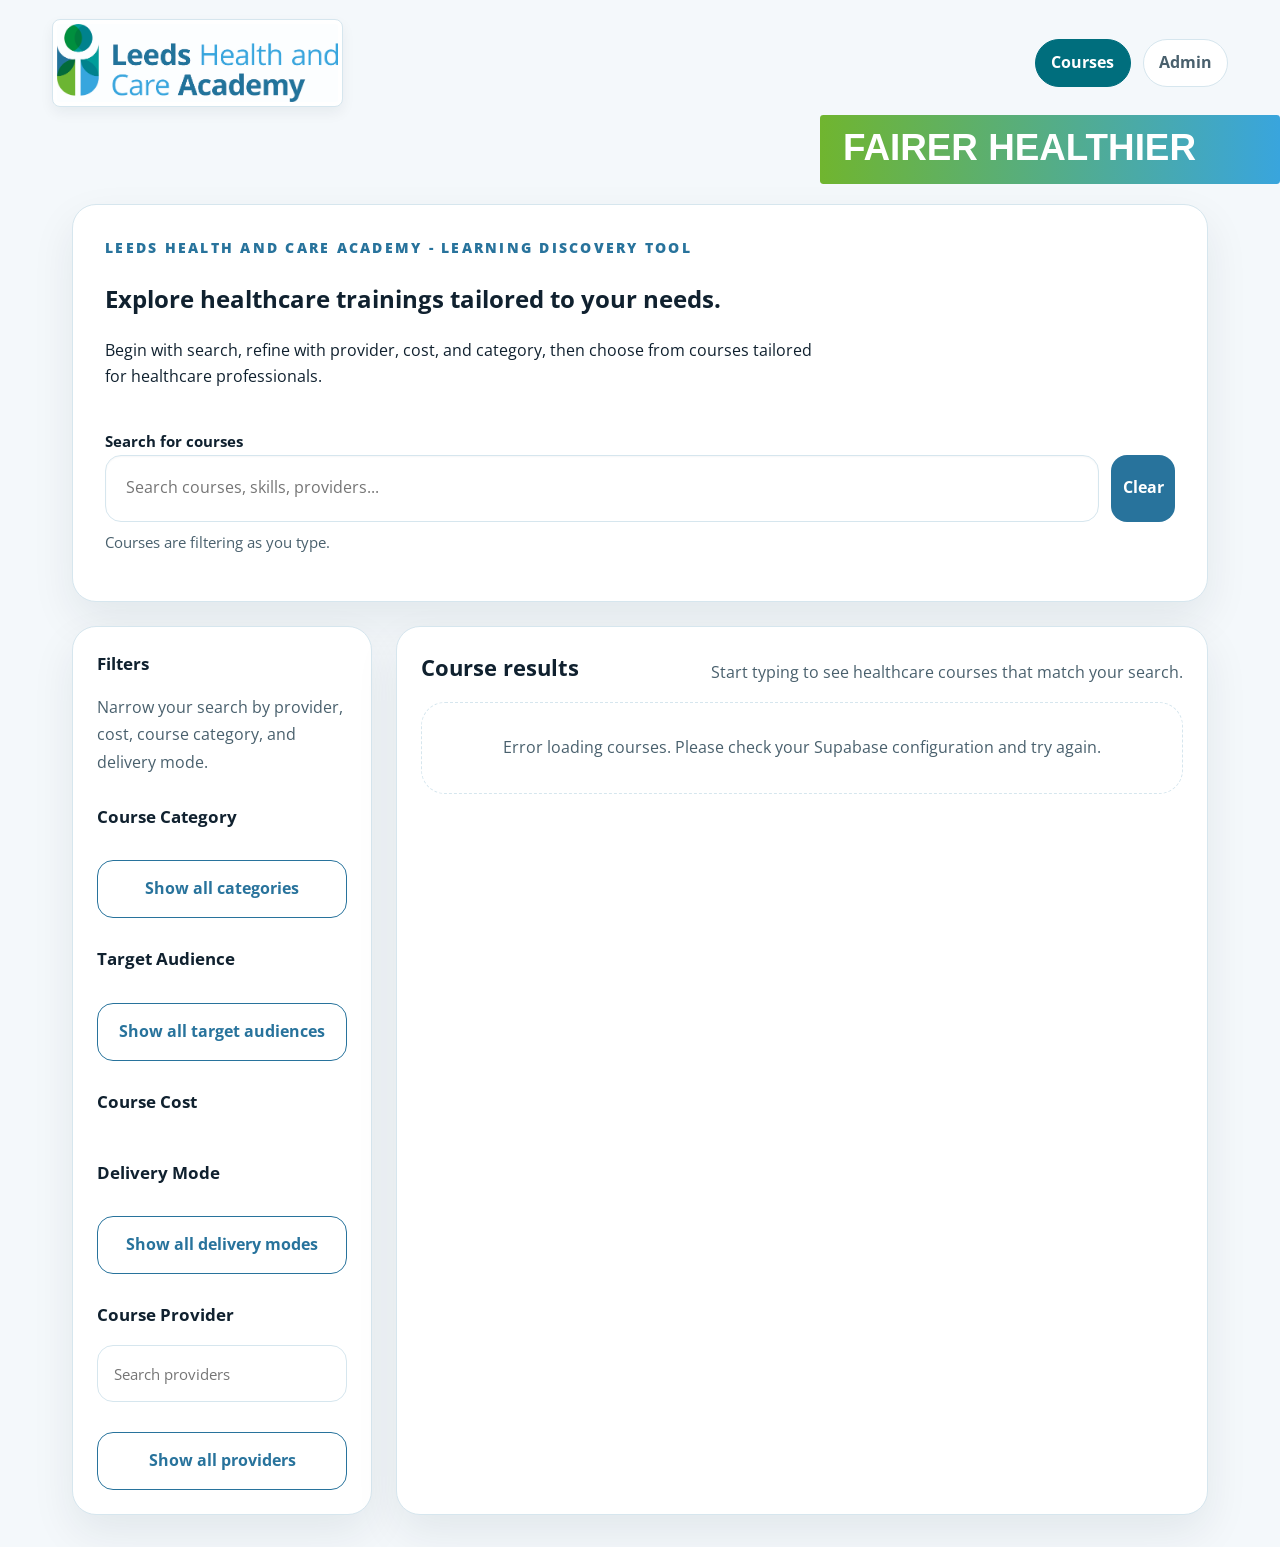
==== commit ae579712: "UI: remove secondary brand text/icon; scale masthead banner to fit search container" ====
--- a/index.html
+++ b/index.html
@@ -13,10 +13,6 @@
   <header class="site-header">
     <a class="brand" href="index.html" aria-label="Leeds Health and Care Academy home">
       <img src="assets/LHCA-LOGO-LARGE.jpg" class="brand-mark" alt="Leeds Health and Care Academy logo" />
-      <span class="brand-copy">
-        <strong>Leeds Health and Care Academy</strong>
-        <small>Learning discovery platform</small>
-      </span>
     </a>
     <nav class="site-nav" aria-label="Primary">
       <a href="index.html" class="active">Courses</a>
--- a/styles.css
+++ b/styles.css
@@ -111,14 +111,22 @@
   box-shadow: var(--shadow);
   border: 1px solid var(--border);
 }
-.masthead { width: 100%; display: block; padding-top: 0.5rem; }
-.masthead-banner { width: 100%; height: auto; object-fit: cover; display: block; }
-
-/* Large logo positioned top-right in header */
-.masthead-banner { max-height: 240px; object-fit: cover; }
+.masthead {
+  width: 100%;
+  display: flex;
+  justify-content: flex-end;
+  padding-top: 0.5rem;
+}
+.masthead-banner {
+  width: min(100%, 460px);
+  height: auto;
+  object-fit: contain;
+  display: block;
+  max-height: 200px;
+}
 
 @media (max-width: 938px) {
-  .masthead-banner { max-height: 160px; object-fit: contain; }
+  .masthead-banner { max-height: 140px; width: min(100%, 320px); }
 }
 .hero-copy { max-width: 720px; }
 .eyebrow {
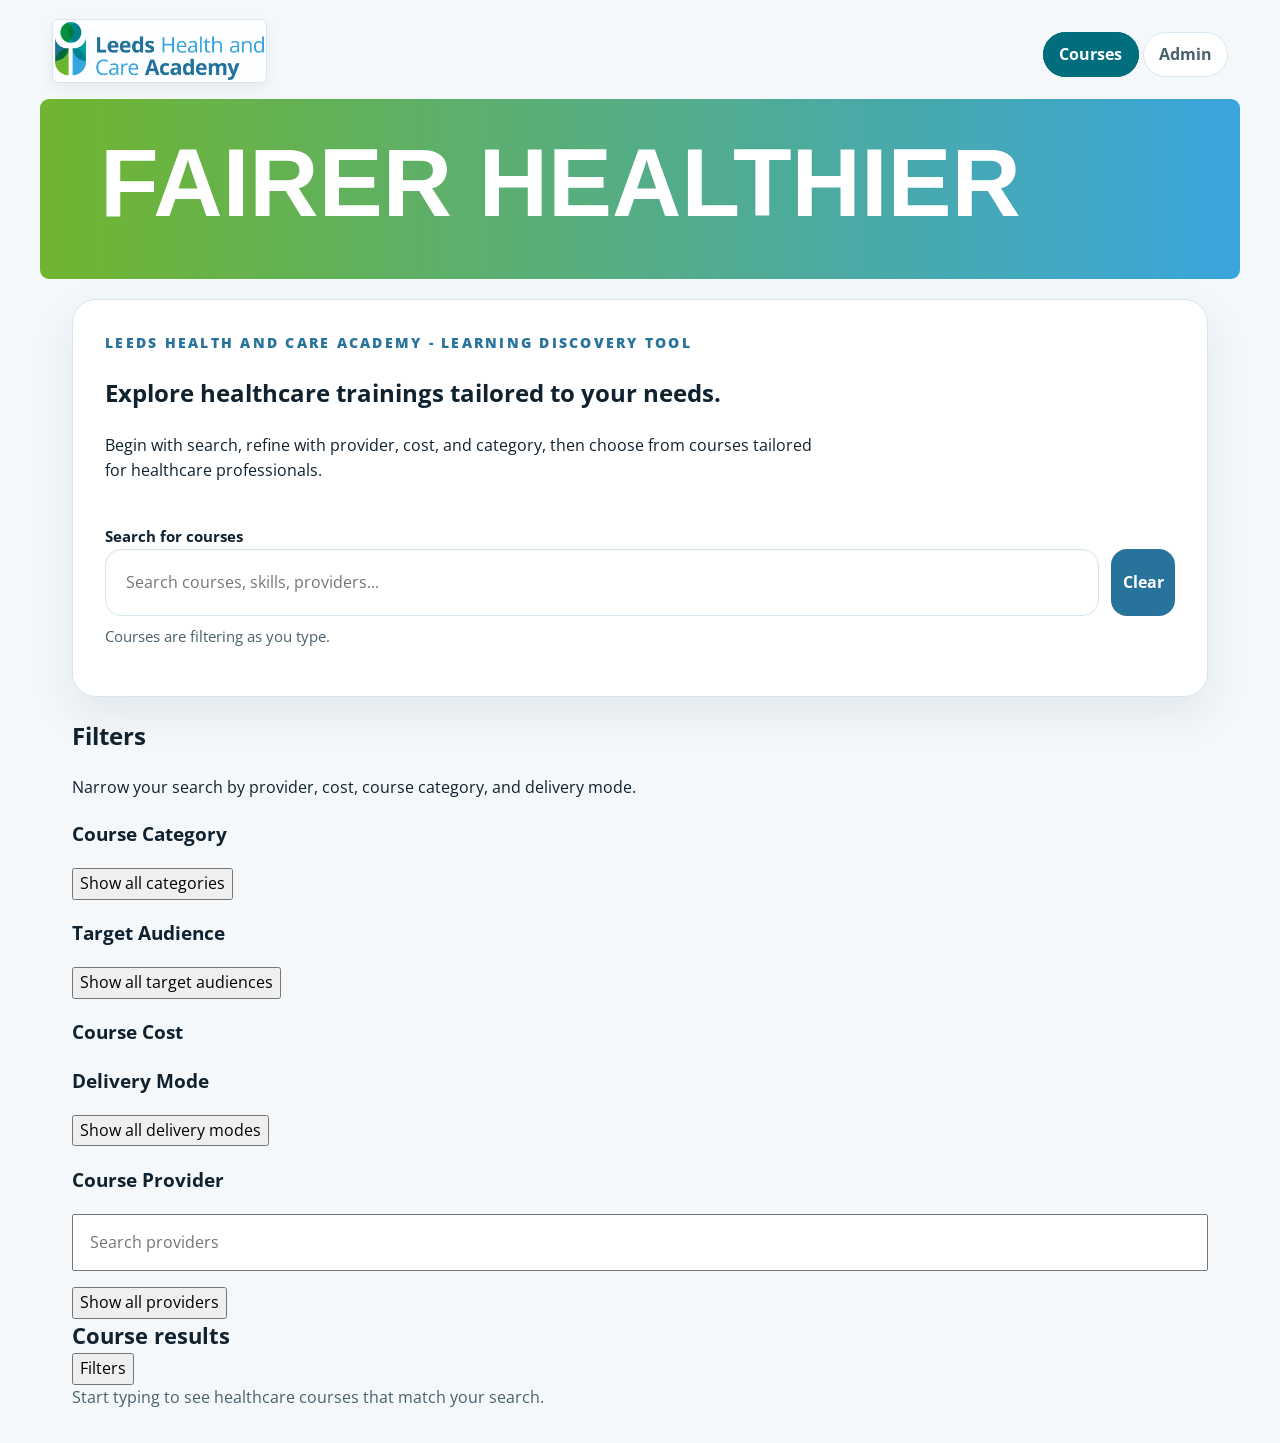
==== commit d9d4704e: "Add comments and production cleanup" ====
--- a/index.html
+++ b/index.html
@@ -24,6 +24,7 @@
   </div>
   
   <main class="page-content">
+    <!-- Main hero section and course search area -->
     <section class="hero">
       <div class="hero-copy">
         <p class="eyebrow">Leeds Health and Care Academy - Learning Discovery Tool</p>
@@ -39,6 +40,7 @@
           <p class="search-hint">Courses are filtering as you type.</p>
       </div>
     </section>
+    <!-- Two-column layout: left filters, right course results -->
     <section class="portal-grid">
       <aside class="filters-panel">
         <div class="filter-group">
@@ -72,6 +74,7 @@
         </div>
       </aside>
       <section class="results-panel">
+        <!-- Search summary and list of matching course cards -->
         <div class="results-header">
           <h2>Course results</h2>
           <button id="mobileToggleFilters" class="filter-toggle-button" aria-expanded="false">Filters</button>
--- a/styles.css
+++ b/styles.css
@@ -1,4 +1,4 @@
-﻿:root {
+:root {
   color-scheme: light;
   font-family: "Open Sans", Arial, sans-serif;
   background: #f4f8fb;
@@ -59,29 +59,43 @@
 }
 /* allow absolutely-positioned top logo */
 .site-header { position: relative; }
-.brand {
-  display: inline-flex;
-  align-items: center;
-  gap: 0.9rem;
-  color: var(--text-primary);
-  text-decoration: none;
-}
+.course-card {
+  display: grid;
+  grid-template-columns: 120px 1fr;
+  gap: 1rem;
+  padding: 1.25rem;
+  border-radius: var(--radius-lg);
+  border: 1px solid var(--border);
+  background: var(--surface);
+  box-shadow: var(--shadow);
+}
+.course-image {
+  width: 100%;
+  height: 100px;
+  object-fit: cover;
+  border-radius: var(--radius-md);
+  background: var(--surface-alt);
+}
+.course-card h3 {
+  margin: 0 0 0.5rem;
+  font-size: 1.25rem;
+  line-height: 1.25;
+  color: var(--text-primary);
+}
+.course-card-image-container { min-width: 120px; }
+
 .brand-mark {
   display: inline-block;
   width: auto;
-  height: 88px;
-  max-height: 96px;
-  border-radius: 8px;
+  height: 64px;
+  max-height: 64px;
+  border-radius: 6px;
   background: white;
-  padding: 0.25rem;
+  padding: 0.12rem;
   box-shadow: 0 6px 14px rgba(16,33,47,0.06);
   border: 1px solid var(--border);
   object-fit: contain;
 }
-.brand-copy { display: grid; gap: 0.15rem; }
-.brand-copy strong { font-size: 1rem; line-height: 1.2; }
-.brand-copy small { color: var(--text-secondary); font-size: 0.8rem; }
-.site-nav { display: flex; gap: 0.75rem; flex-wrap: wrap; }
 .site-nav a {
   padding: 0.65rem 0.95rem;
   border-radius: 999px;
@@ -91,6 +105,7 @@
   text-decoration: none;
   font-weight: 700;
 }
+
 .site-nav a.active, .site-nav a:hover {
   background: var(--primary-teal);
   color: white;
@@ -112,21 +127,22 @@
   border: 1px solid var(--border);
 }
 .masthead {
-  width: 100%;
-  display: flex;
-  justify-content: flex-end;
+  width: min(100%, 1200px);
+  margin: 0 auto;
+  display: block;
   padding-top: 0.5rem;
 }
 .masthead-banner {
-  width: min(100%, 460px);
+  width: 100%;
   height: auto;
   object-fit: contain;
   display: block;
-  max-height: 200px;
+  max-height: 240px;
 }
 
 @media (max-width: 938px) {
-  .masthead-banner { max-height: 140px; width: min(100%, 320px); }
+  .masthead { width: min(100%, 720px); }
+  .masthead-banner { max-height: 160px; }
 }
 .hero-copy { max-width: 720px; }
 .eyebrow {
@@ -180,149 +196,6 @@
   min-height: 3.6rem;
   padding: 0 1rem;
   margin-bottom: 1rem;
-  border-radius: var(--radius-md);
-  border: 1px solid var(--border);
-  background: var(--surface);
-  font-size: 0.95rem;
-  color: var(--text-primary);
-}
-.provider-list {
-  display: grid;
-  gap: 0.75rem;
-  padding-right: 0.5rem;
-}
-
-.provider-list.scrollable-full {
-  max-height: 240px;
-  overflow-y: auto;
-}
-.provider-list label {
-  display: flex;
-  align-items: center;
-  gap: 0.75rem;
-  padding: 0.8rem 0.95rem;
-  border-radius: var(--radius-md);
-  background: var(--surface-alt);
-  border: 1px solid var(--border);
-  color: var(--text-primary);
-  cursor: pointer;
-}
-.show-more-button {
-  width: 100%;
-  margin-top: 0.85rem;
-  padding: 0.95rem 1rem;
-  border-radius: var(--radius-md);
-  border: 1px solid var(--primary-blue);
-  background: var(--surface);
-  color: var(--primary-blue);
-  font-weight: 700;
-  cursor: pointer;
-}
-.show-more-button:hover { background: var(--surface-alt); transform: translateY(-1px); }
-.portal-grid {
-  display: grid;
-  grid-template-columns: 300px 1fr;
-  gap: 1.5rem;
-  margin-top: 1.5rem;
-}
-.filter-toggle-button { display: none; margin-bottom: 0.75rem; padding: 0.6rem 0.9rem; border-radius: var(--radius-md); border: 1px solid var(--primary-blue); background: var(--surface); color: var(--primary-blue); font-weight:700; cursor:pointer; }
-.filters-panel, .results-panel {
-  background: var(--surface);
-  border-radius: var(--radius-lg);
-  padding: 1.5rem;
-  box-shadow: var(--shadow);
-  border: 1px solid var(--border);
-}
-.filter-group + .filter-group { margin-top: 1.75rem; }
-.filter-group h2, .filter-group h3 {
-  margin: 0 0 1rem;
-  font-size: 1.05rem;
-  color: var(--text-primary);
-}
-
-/* Toggle button inside filter headings */
-.filter-toggle {
-  display: flex;
-  align-items: center;
-  justify-content: space-between;
-  gap: 0.5rem;
-  width: 100%;
-  background: none;
-  border: none;
-  padding: 0;
-  font: inherit;
-  text-align: left;
-  cursor: pointer;
-  color: var(--text-primary);
-}
-.filter-toggle:focus { outline: none; }
-.filter-toggle .filter-title { font-weight: 700; }
-.filter-toggle .chev {
-  display: inline-block;
-  transition: transform 200ms var(--transition);
-  font-size: 1rem;
-  color: var(--text-secondary);
-}
-.filter-group:not(.collapsed) .filter-toggle .chev {
-  transform: rotate(180deg);
-}
-
-/* Animate show/hide of the group body */
-.filter-group > *:not(h3) {
-  transition: max-height 260ms ease, opacity 200ms ease, margin 200ms ease, padding 200ms ease;
-  max-height: 999px;
-  opacity: 1;
-  overflow: hidden;
-}
-.filter-group.collapsed > *:not(h3) {
-  max-height: 0;
-  opacity: 0;
-  margin: 0;
-  padding: 0;
-}
-.filter-help { margin: 0; color: var(--text-secondary); line-height: 1.7; }
-.filters-panel label, .filters-panel input { display: block; }
-.filters-panel label {
-  margin-bottom: 0.85rem;
-  cursor: pointer;
-  font-size: 0.95rem;
-  color: var(--text-secondary);
-}
-.filter-select-all {
-  display: flex !important;
-  align-items: center;
-  gap: 0.75rem;
-  padding: 0.8rem 0.95rem;
-  margin-bottom: 0.85rem;
-  border-radius: var(--radius-md);
-  background: var(--surface-alt);
-  border: 1px solid var(--primary-blue);
-  font-weight: 700;
-  color: var(--primary-blue);
-}
-.select-all-checkbox { margin-right: 0 !important; cursor: pointer; accent-color: var(--primary-blue); }
-.filters-panel input:not(.select-all-checkbox) { margin-right: 0.75rem; accent-color: var(--primary-blue); cursor: pointer; }
-.provider-list label:not(.filter-select-all) {
-  display: flex;
-  align-items: center;
-  gap: 0.75rem;
-  padding: 0.8rem 0.95rem;
-  border-radius: var(--radius-md);
-  background: var(--surface-alt);
-  border: 1px solid var(--border);
-  color: var(--text-primary);
-  cursor: pointer;
-  font-size: 0.95rem;
-  margin-bottom: 0.5rem;
-}
-.provider-list label input[type="checkbox"] { margin: 0 !important; cursor: pointer; }
-.results-header {
-  display: flex;
-  flex-wrap: wrap;
-  justify-content: space-between;
-  gap: 1rem;
-  align-items: flex-end;
-  margin-bottom: 1rem;
 }
 .results-header h2 { margin: 0; font-size: 1.35rem; color: var(--text-primary); }
 #resultSummary { margin: 0; color: var(--text-secondary); line-height: 1.6; }
@@ -362,6 +235,10 @@
 .course-card-image-container { min-width: 160px; }
 .course-link { display: inline-flex; margin-top: 1rem; font-weight: 700; color: var(--primary-teal); text-decoration: none; }
 .course-link:hover { color: var(--primary-blue); text-decoration: underline; }
+
+/* Prominent visit course button */
+.course-visit { margin-top: 1rem; }
+.course-visit.btn { padding: 0.6rem 1rem; font-size: 0.95rem; }
 .course-meta-small { margin-top: 0.75rem; color: var(--text-secondary); font-size: 0.92rem; }
 .course-tags { display: flex; flex-wrap: wrap; gap: 0.5rem; margin-top: 1rem; }
 .course-tag {
